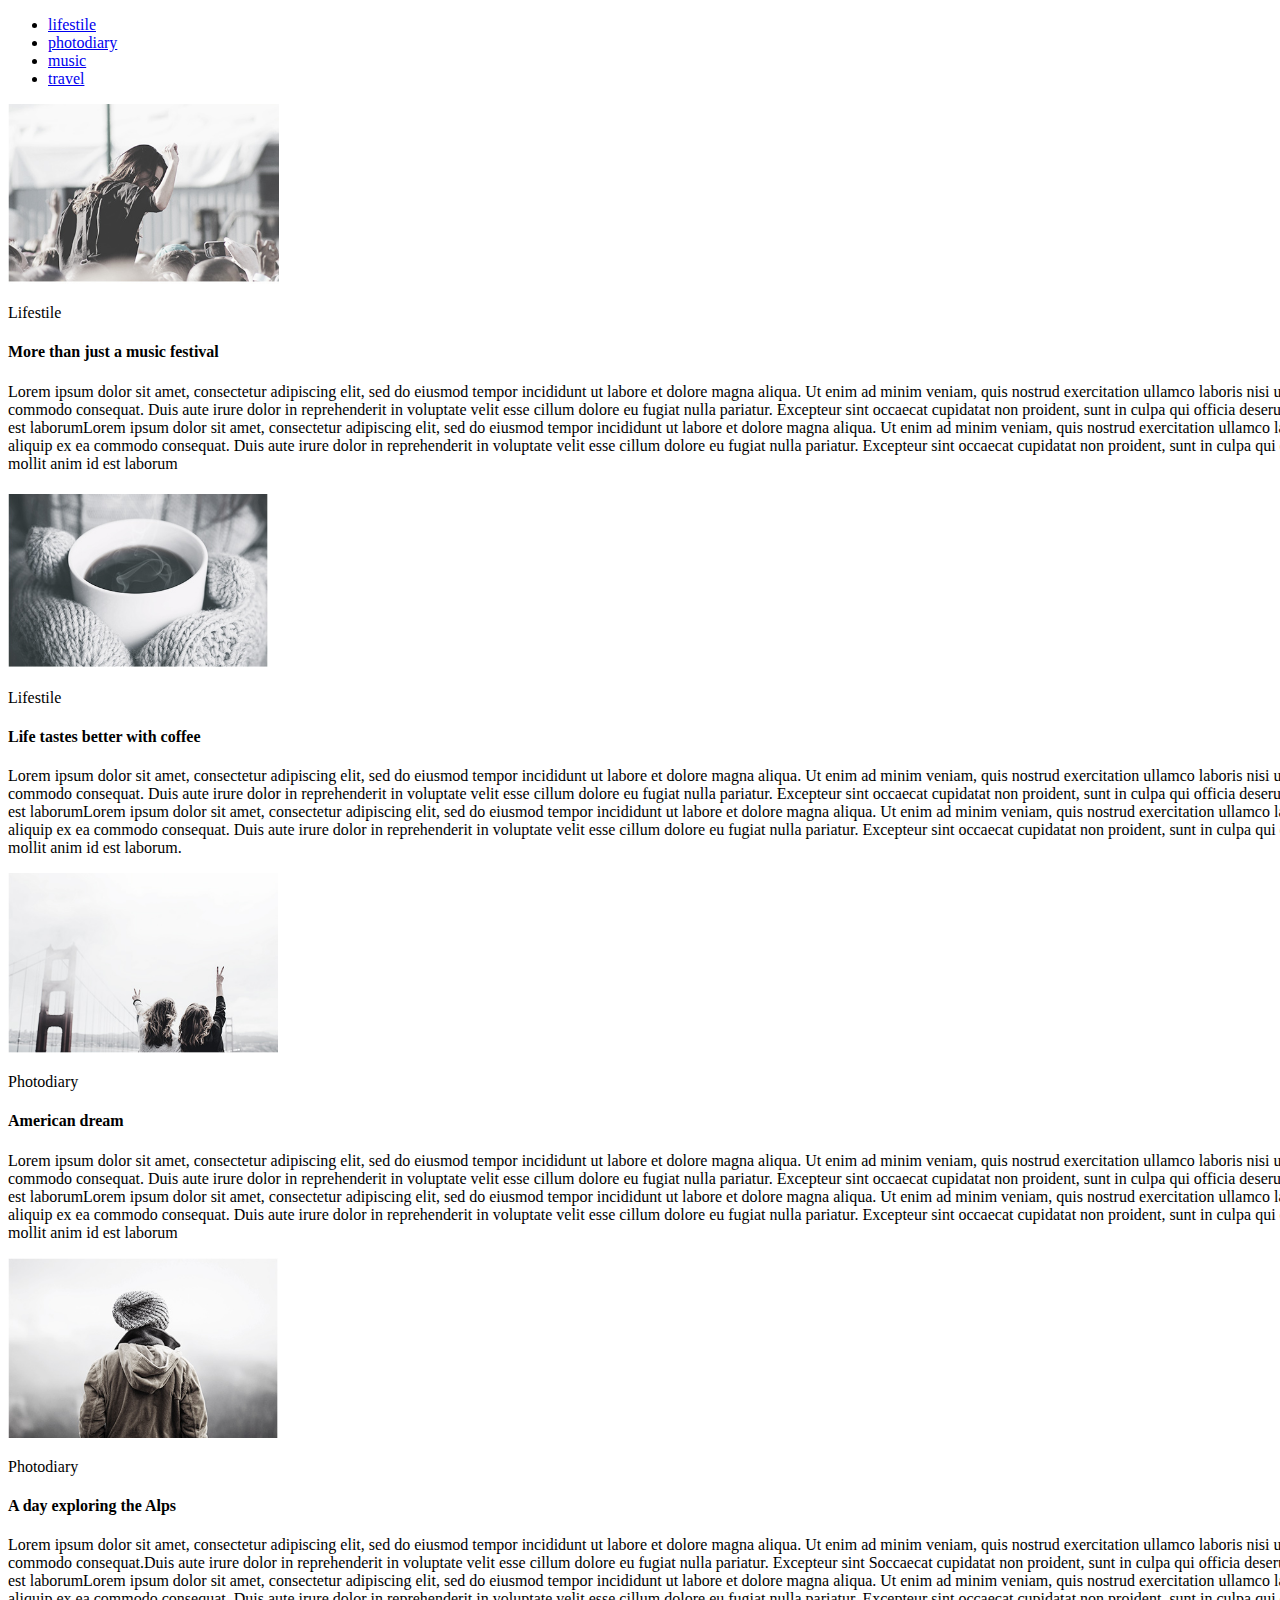
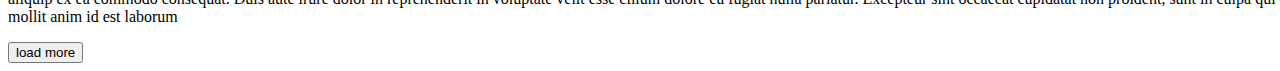
==== index.html @ 84de780f "add new file" ====
<!DOCTYPE html>
<html lang="en">
  <head>
    <meta charset="UTF-8" />
    <meta name="viewport" content="width=device-width, initial-scale=1.0" />
    <title>homework-01</title>
    <style>
      p {
        width: 1400px;
      }
    </style>
  </head>

  <body>
    <ul>
      <li>
        <a
          href="http://127.0.0.1:5500/Task_1.html"
          target="_blank"
          title="Модуль 1, задание 1"
          >lifestile</a
        >
      </li>
      <li>
        <a
          href="http://127.0.0.1:5500/Task_2.html"
          target="_blank"
          title="Модуль 1, задание 2"
          >photodiary</a
        >
      </li>
      <li>
        <a
          href="http://127.0.0.1:5500/Task_3.html"
          target="_blank"
          title="Модуль 1, задание 3"
          >music</a
        >
      </li>
      <li>
        <a
          href="http://127.0.0.1:5500/Task_4.html"
          target="_blank"
          title="Модуль 1, задание 4"
          >travel</a
        >
      </li>
    </ul>
    <div>
      <img src="img/1.jpg" height="180" alt="быть выше всех" />
      <title>быть выше всех</title>
      <p>Lifestile</p>
      <h4>More than just a music festival</h4>
      <p>
        Lorem ipsum dolor sit amet, consectetur adipiscing elit, sed do eiusmod
        tempor incididunt ut labore et dolore magna aliqua. Ut enim ad minim
        veniam, quis nostrud exercitation ullamco laboris nisi ut aliquip ex ea
        commodo consequat. Duis aute irure dolor in reprehenderit in voluptate
        velit esse cillum dolore eu fugiat nulla pariatur. Excepteur sint
        occaecat cupidatat non proident, sunt in culpa qui officia deserunt
        mollit anim id est laborumLorem ipsum dolor sit amet, consectetur
        adipiscing elit, sed do eiusmod tempor incididunt ut labore et dolore
        magna aliqua. Ut enim ad minim veniam, quis nostrud exercitation ullamco
        laboris nisi ut aliquip ex ea commodo consequat. Duis aute irure dolor
        in reprehenderit in voluptate velit esse cillum dolore eu fugiat nulla
        pariatur. Excepteur sint occaecat cupidatat non proident, sunt in culpa
        qui officia deserunt mollit anim id est laborum
      </p>
    </div>
    <img src="img/2.jpg" height="180" alt="чашечка горячего кофе" />
    <title>
      чашечка горячего кофе
    </title>
    <p>Lifestile</p>
    <h4>Life tastes better with coffee</h4>
    <div>
      <p>
        Lorem ipsum dolor sit amet, consectetur adipiscing elit, sed do eiusmod
        tempor incididunt ut labore et dolore magna aliqua. Ut enim ad minim
        veniam, quis nostrud exercitation ullamco laboris nisi ut aliquip ex ea
        commodo consequat. Duis aute irure dolor in reprehenderit in voluptate
        velit esse cillum dolore eu fugiat nulla pariatur. Excepteur sint
        occaecat cupidatat non proident, sunt in culpa qui officia deserunt
        mollit anim id est laborumLorem ipsum dolor sit amet, consectetur
        adipiscing elit, sed do eiusmod tempor incididunt ut labore et dolore
        magna aliqua. Ut enim ad minim veniam, quis nostrud exercitation ullamco
        laboris nisi ut aliquip ex ea commodo consequat. Duis aute irure dolor
        in reprehenderit in voluptate velit esse cillum dolore eu fugiat nulla
        pariatur. Excepteur sint occaecat cupidatat non proident, sunt in culpa
        qui officia deserunt mollit anim id est laborum.
      </p>
    </div>
    <img src="img/3.jpg" height="180" alt="девушки у моста" />
    <title>
      девушки у моста
    </title>
    <p>Photodiary</p>
    <h4>American dream</h4>
    <div>
      <p>
        Lorem ipsum dolor sit amet, consectetur adipiscing elit, sed do eiusmod
        tempor incididunt ut labore et dolore magna aliqua. Ut enim ad minim
        veniam, quis nostrud exercitation ullamco laboris nisi ut aliquip ex ea
        commodo consequat. Duis aute irure dolor in reprehenderit in voluptate
        velit esse cillum dolore eu fugiat nulla pariatur. Excepteur sint
        occaecat cupidatat non proident, sunt in culpa qui officia deserunt
        mollit anim id est laborumLorem ipsum dolor sit amet, consectetur
        adipiscing elit, sed do eiusmod tempor incididunt ut labore et dolore
        magna aliqua. Ut enim ad minim veniam, quis nostrud exercitation ullamco
        laboris nisi ut aliquip ex ea commodo consequat. Duis aute irure dolor
        in reprehenderit in voluptate velit esse cillum dolore eu fugiat nulla
        pariatur. Excepteur sint occaecat cupidatat non proident, sunt in culpa
        qui officia deserunt mollit anim id est laborum
      </p>
    </div>
    <div>
      <img src="img/4.jpg" height="180" alt="повернусь к вам спиной" />
      <title>
        повернусь к вам спиной
      </title>
      <p>Photodiary</p>
      <h4>A day exploring the Alps</h4>
      <p>
        Lorem ipsum dolor sit amet, consectetur adipiscing elit, sed do eiusmod
        tempor incididunt ut labore et dolore magna aliqua. Ut enim ad minim
        veniam, quis nostrud exercitation ullamco laboris nisi ut aliquip ex ea
        commodo consequat.Duis aute irure dolor in reprehenderit in voluptate
        velit esse cillum dolore eu fugiat nulla pariatur. Excepteur sint
        Soccaecat cupidatat non proident, sunt in culpa qui officia deserunt
        mollit anim id est laborumLorem ipsum dolor sit amet, consectetur
        adipiscing elit, sed do eiusmod tempor incididunt ut labore et dolore
        magna aliqua. Ut enim ad minim veniam, quis nostrud exercitation ullamco
        laboris nisi ut aliquip ex ea commodo consequat. Duis aute irure dolor
        in reprehenderit in voluptate velit esse cillum dolore eu fugiat nulla
        pariatur. Excepteur sint occaecat cupidatat non proident, sunt in culpa
        qui officia deserunt mollit anim id est laborum
      </p>
    </div>
    <input type="submit" value="load more" />
  </body>
</html>
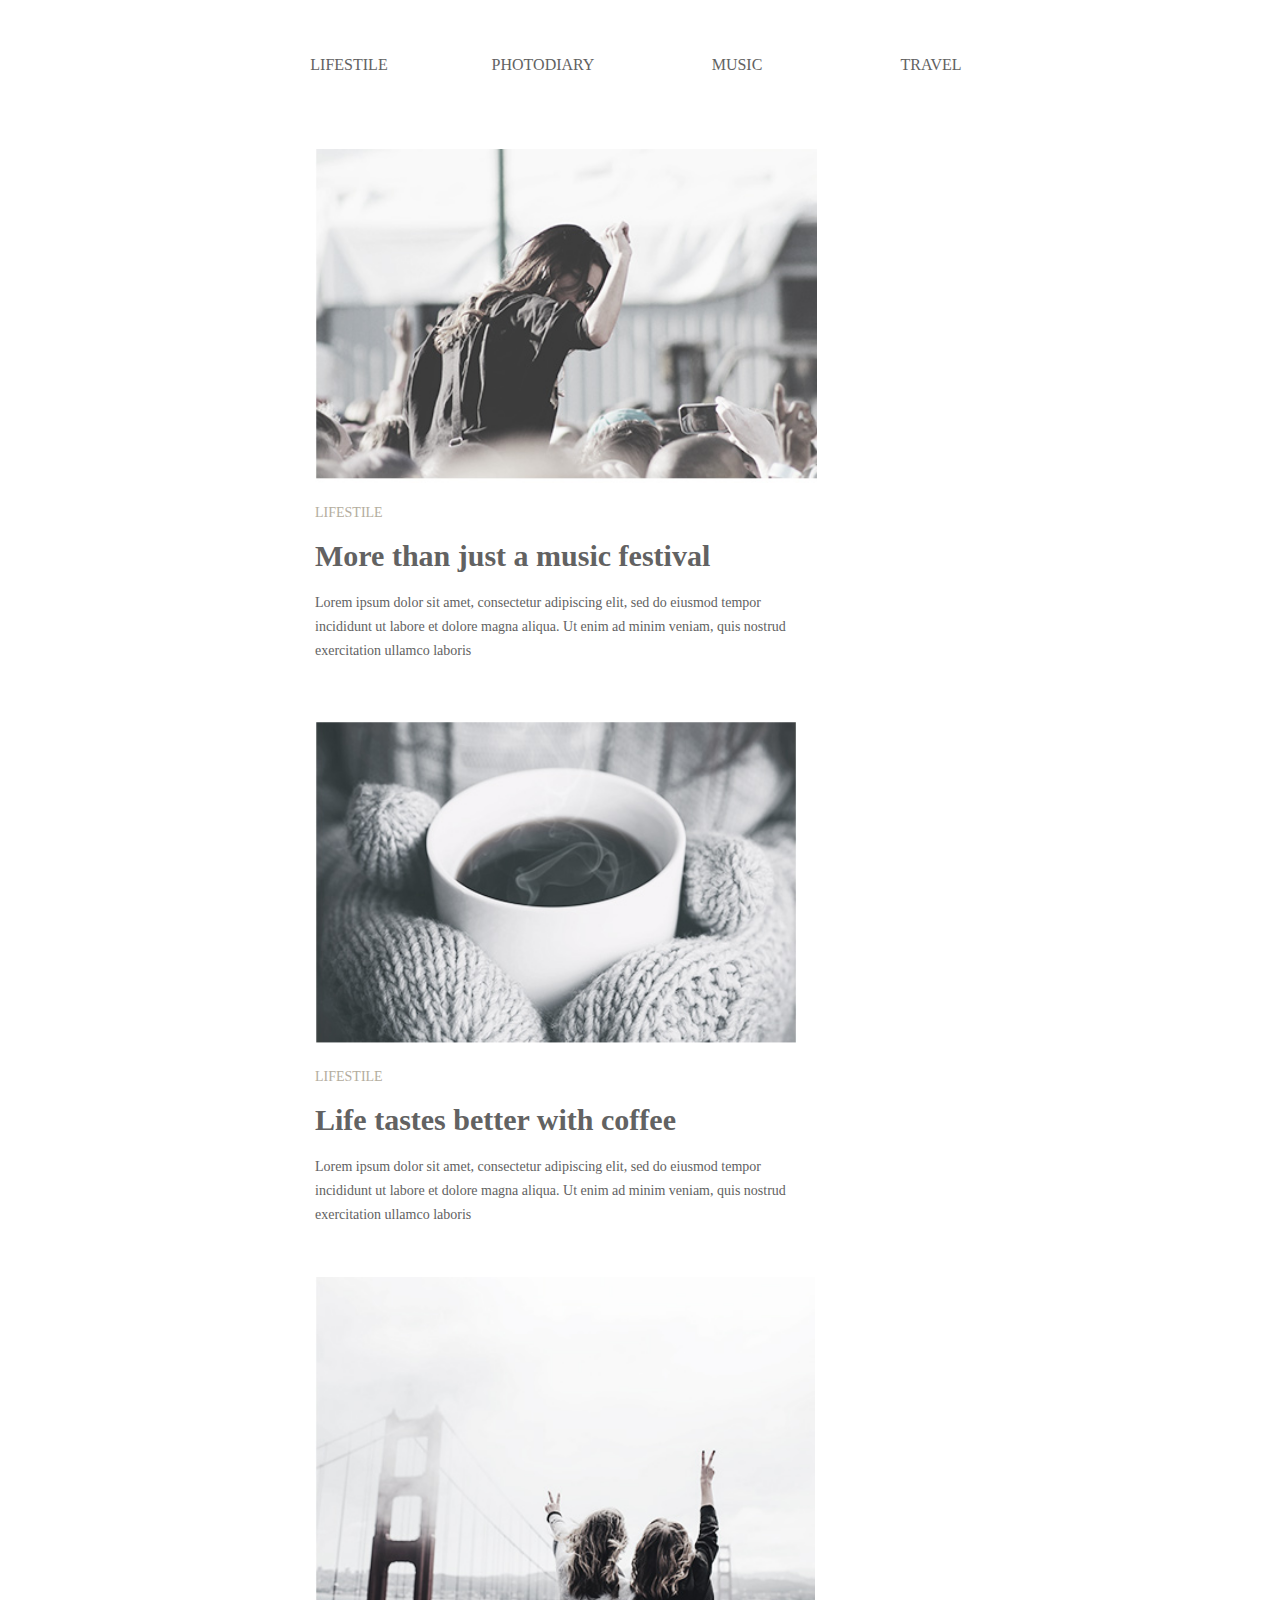
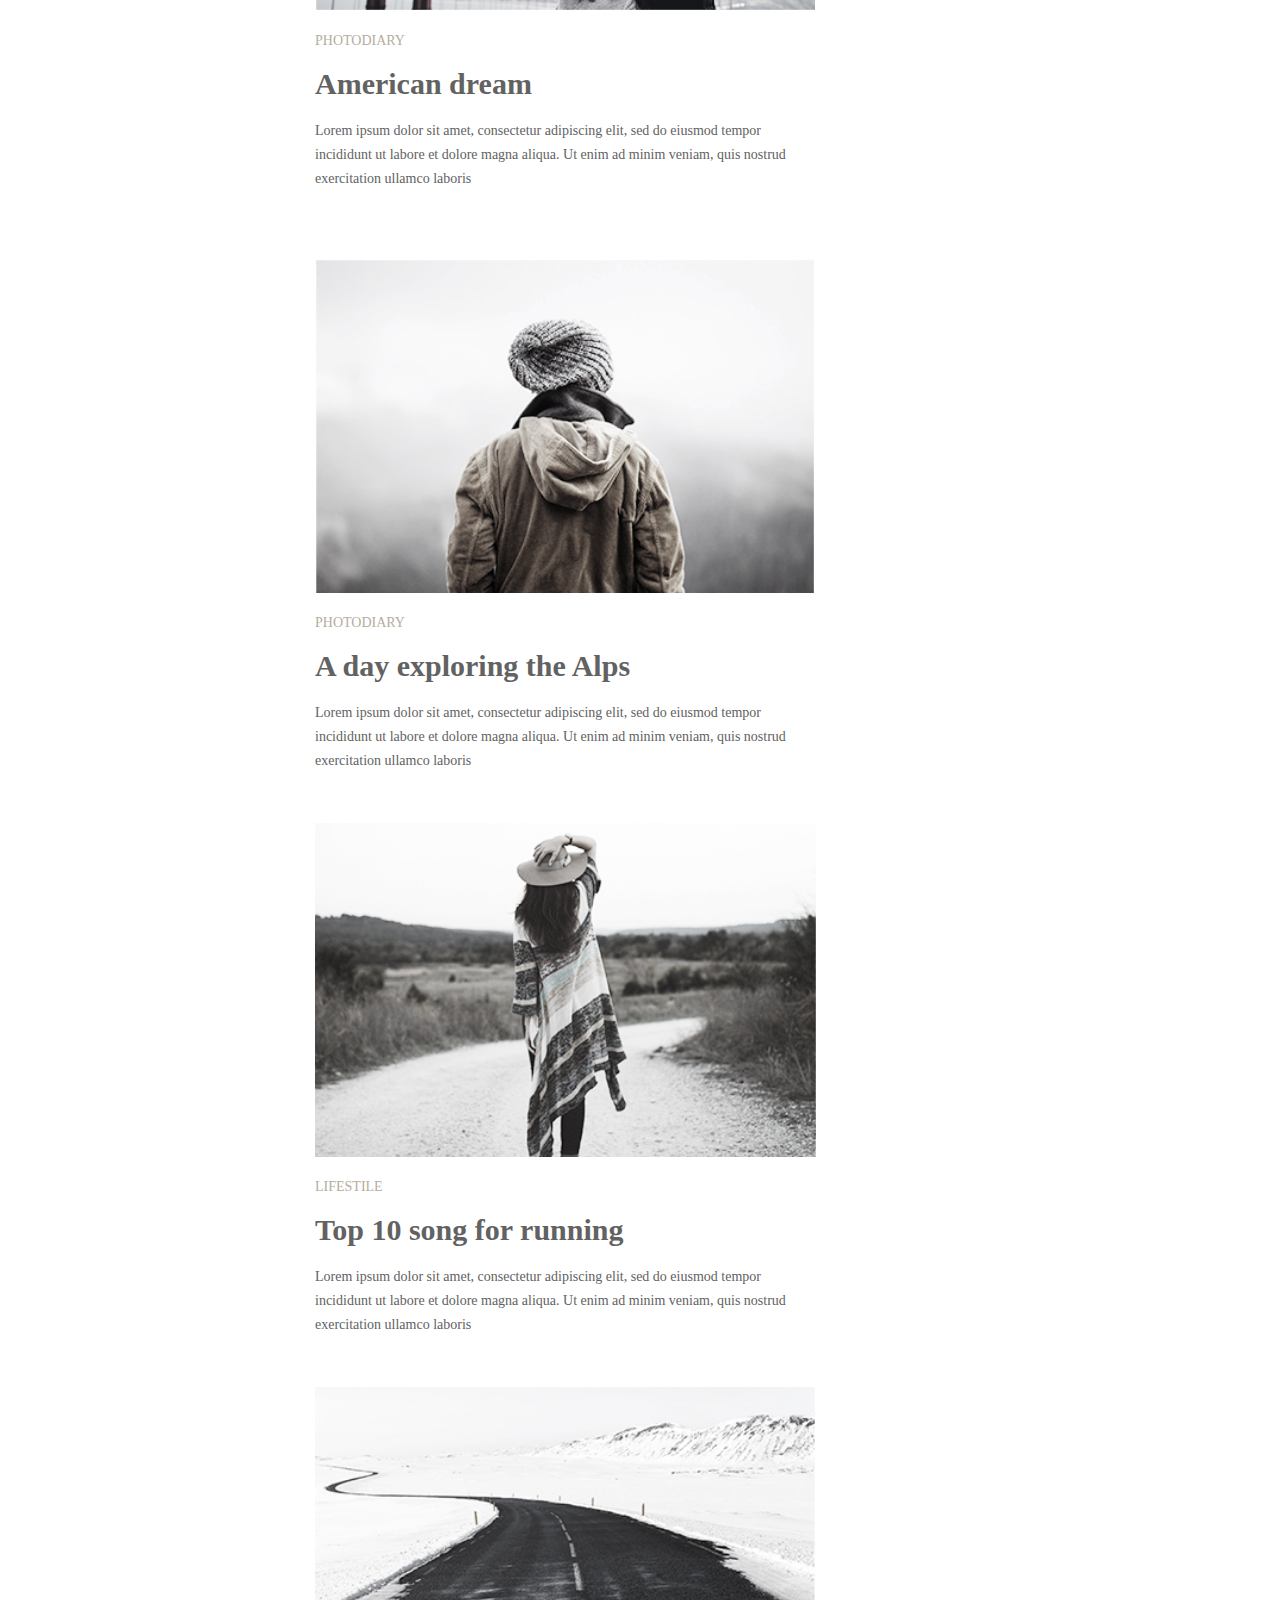
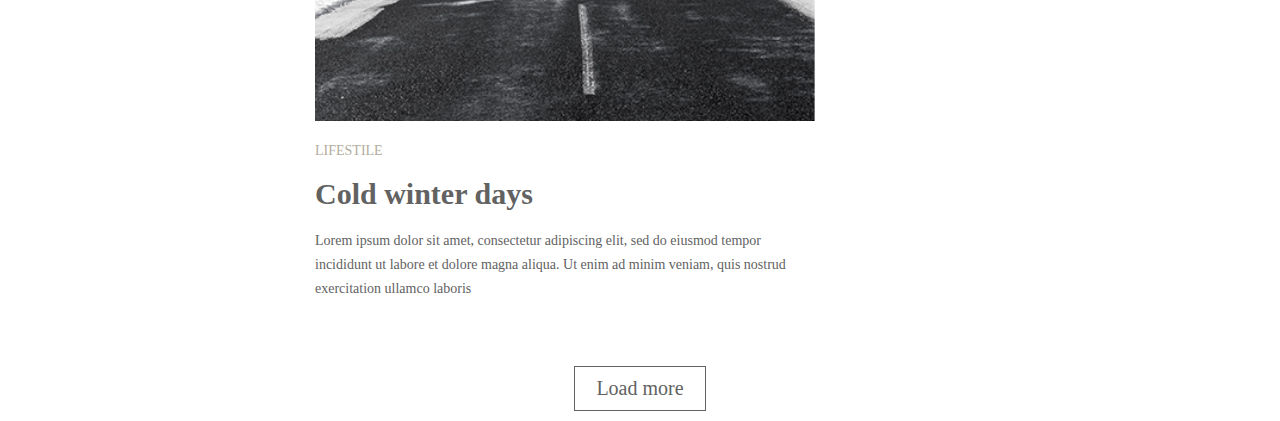
==== commit 4dce182f: "home3" ====
--- a/index.html
+++ b/index.html
@@ -4,138 +4,149 @@
     <meta charset="UTF-8" />
     <meta name="viewport" content="width=device-width, initial-scale=1.0" />
     <title>homework-01</title>
-    <style>
-      p {
-        width: 1400px;
-      }
-    </style>
+    <link rel="stylesheet" href="/css/stile.css" />
   </head>
 
   <body>
-    <ul>
-      <li>
-        <a
-          href="http://127.0.0.1:5500/Task_1.html"
-          target="_blank"
-          title="Модуль 1, задание 1"
-          >lifestile</a
-        >
-      </li>
-      <li>
-        <a
-          href="http://127.0.0.1:5500/Task_2.html"
-          target="_blank"
-          title="Модуль 1, задание 2"
-          >photodiary</a
-        >
-      </li>
-      <li>
-        <a
-          href="http://127.0.0.1:5500/Task_3.html"
-          target="_blank"
-          title="Модуль 1, задание 3"
-          >music</a
-        >
-      </li>
-      <li>
-        <a
-          href="http://127.0.0.1:5500/Task_4.html"
-          target="_blank"
-          title="Модуль 1, задание 4"
-          >travel</a
-        >
-      </li>
-    </ul>
-    <div>
-      <img src="img/1.jpg" height="180" alt="быть выше всех" />
-      <title>быть выше всех</title>
-      <p>Lifestile</p>
-      <h4>More than just a music festival</h4>
-      <p>
-        Lorem ipsum dolor sit amet, consectetur adipiscing elit, sed do eiusmod
-        tempor incididunt ut labore et dolore magna aliqua. Ut enim ad minim
-        veniam, quis nostrud exercitation ullamco laboris nisi ut aliquip ex ea
-        commodo consequat. Duis aute irure dolor in reprehenderit in voluptate
-        velit esse cillum dolore eu fugiat nulla pariatur. Excepteur sint
-        occaecat cupidatat non proident, sunt in culpa qui officia deserunt
-        mollit anim id est laborumLorem ipsum dolor sit amet, consectetur
-        adipiscing elit, sed do eiusmod tempor incididunt ut labore et dolore
-        magna aliqua. Ut enim ad minim veniam, quis nostrud exercitation ullamco
-        laboris nisi ut aliquip ex ea commodo consequat. Duis aute irure dolor
-        in reprehenderit in voluptate velit esse cillum dolore eu fugiat nulla
-        pariatur. Excepteur sint occaecat cupidatat non proident, sunt in culpa
-        qui officia deserunt mollit anim id est laborum
-      </p>
-    </div>
-    <img src="img/2.jpg" height="180" alt="чашечка горячего кофе" />
-    <title>
-      чашечка горячего кофе
-    </title>
-    <p>Lifestile</p>
-    <h4>Life tastes better with coffee</h4>
-    <div>
-      <p>
-        Lorem ipsum dolor sit amet, consectetur adipiscing elit, sed do eiusmod
-        tempor incididunt ut labore et dolore magna aliqua. Ut enim ad minim
-        veniam, quis nostrud exercitation ullamco laboris nisi ut aliquip ex ea
-        commodo consequat. Duis aute irure dolor in reprehenderit in voluptate
-        velit esse cillum dolore eu fugiat nulla pariatur. Excepteur sint
-        occaecat cupidatat non proident, sunt in culpa qui officia deserunt
-        mollit anim id est laborumLorem ipsum dolor sit amet, consectetur
-        adipiscing elit, sed do eiusmod tempor incididunt ut labore et dolore
-        magna aliqua. Ut enim ad minim veniam, quis nostrud exercitation ullamco
-        laboris nisi ut aliquip ex ea commodo consequat. Duis aute irure dolor
-        in reprehenderit in voluptate velit esse cillum dolore eu fugiat nulla
-        pariatur. Excepteur sint occaecat cupidatat non proident, sunt in culpa
-        qui officia deserunt mollit anim id est laborum.
-      </p>
-    </div>
-    <img src="img/3.jpg" height="180" alt="девушки у моста" />
-    <title>
-      девушки у моста
-    </title>
-    <p>Photodiary</p>
-    <h4>American dream</h4>
-    <div>
-      <p>
-        Lorem ipsum dolor sit amet, consectetur adipiscing elit, sed do eiusmod
-        tempor incididunt ut labore et dolore magna aliqua. Ut enim ad minim
-        veniam, quis nostrud exercitation ullamco laboris nisi ut aliquip ex ea
-        commodo consequat. Duis aute irure dolor in reprehenderit in voluptate
-        velit esse cillum dolore eu fugiat nulla pariatur. Excepteur sint
-        occaecat cupidatat non proident, sunt in culpa qui officia deserunt
-        mollit anim id est laborumLorem ipsum dolor sit amet, consectetur
-        adipiscing elit, sed do eiusmod tempor incididunt ut labore et dolore
-        magna aliqua. Ut enim ad minim veniam, quis nostrud exercitation ullamco
-        laboris nisi ut aliquip ex ea commodo consequat. Duis aute irure dolor
-        in reprehenderit in voluptate velit esse cillum dolore eu fugiat nulla
-        pariatur. Excepteur sint occaecat cupidatat non proident, sunt in culpa
-        qui officia deserunt mollit anim id est laborum
-      </p>
-    </div>
-    <div>
-      <img src="img/4.jpg" height="180" alt="повернусь к вам спиной" />
-      <title>
-        повернусь к вам спиной
-      </title>
-      <p>Photodiary</p>
-      <h4>A day exploring the Alps</h4>
-      <p>
-        Lorem ipsum dolor sit amet, consectetur adipiscing elit, sed do eiusmod
-        tempor incididunt ut labore et dolore magna aliqua. Ut enim ad minim
-        veniam, quis nostrud exercitation ullamco laboris nisi ut aliquip ex ea
-        commodo consequat.Duis aute irure dolor in reprehenderit in voluptate
-        velit esse cillum dolore eu fugiat nulla pariatur. Excepteur sint
-        Soccaecat cupidatat non proident, sunt in culpa qui officia deserunt
-        mollit anim id est laborumLorem ipsum dolor sit amet, consectetur
-        adipiscing elit, sed do eiusmod tempor incididunt ut labore et dolore
-        magna aliqua. Ut enim ad minim veniam, quis nostrud exercitation ullamco
-        laboris nisi ut aliquip ex ea commodo consequat. Duis aute irure dolor
-        in reprehenderit in voluptate velit esse cillum dolore eu fugiat nulla
-        pariatur. Excepteur sint occaecat cupidatat non proident, sunt in culpa
-        qui officia deserunt mollit anim id est laborum
-      </p>
-    </div>
-    <input type="submit" value="load more" />
+    <br />
+    <br />
+    <header>
+      <center>
+        <div class="ssilki">
+          <a href="#">LIFESTILE</a>
+        </div>
+        <div class="ssilki">
+          <a href="#">PHOTODIARY</a>
+        </div>
+        <div class="ssilki">
+          <a href="#">
+            MUSIC
+          </a>
+        </div>
+        <div class="ssilki">
+          <a href="#">TRAVEL</a>
+        </div>
+      </center>
+    </header>
+
+    <main>
+      <section>
+        <div>
+          <img src="img/1.jpg" height="334" alt="быть выше всех" />
+          <br />
+          <title>быть выше всех</title>
+          <br />
+          <p class="Lifestyle">LIFESTILE</p>
+          <br />
+          <h4>
+            More than just a music festival
+          </h4>
+          <br />
+          <p class="Lorem_ipsum_dolor_sit_amet__consectetur_adipisi">
+            Lorem ipsum dolor sit amet, consectetur adipiscing elit, sed do
+            eiusmod tempor incididunt ut labore et dolore magna aliqua. Ut enim
+            ad minim veniam, quis nostrud exercitation ullamco laboris
+          </p>
+        </div>
+        <div>
+          <img src="img/2.jpg" height="334" alt="чашечка горячего кофе" />
+          <br /><title>
+            чашечка горячего кофе
+          </title>
+          <br />
+          <p class="Lifestyle">LIFESTILE</p>
+          <br />
+          <h4>Life tastes better with coffee</h4>
+          <br />
+          <p class="Lorem_ipsum_dolor_sit_amet__consectetur_adipisi">
+            Lorem ipsum dolor sit amet, consectetur adipiscing elit, sed do
+            eiusmod tempor incididunt ut labore et dolore magna aliqua. Ut enim
+            ad minim veniam, quis nostrud exercitation ullamco laboris
+          </p>
+        </div>
+      </section>
+      <section>
+        <div>
+          <img src="img/3.jpg" height="334" alt="девушки у моста" />
+          <br /><title>
+            девушки у моста
+          </title>
+          <br />
+          <p class="Lifestyle">PHOTODIARY</p>
+
+          <br />
+          <h4>American dream</h4>
+          <br />
+          <p class="Lorem_ipsum_dolor_sit_amet__consectetur_adipisi">
+            Lorem ipsum dolor sit amet, consectetur adipiscing elit, sed do
+            eiusmod tempor incididunt ut labore et dolore magna aliqua. Ut enim
+            ad minim veniam, quis nostrud exercitation ullamco laboris
+          </p>
+        </div>
+        <div>
+          <br /><img
+            src="img/4.jpg"
+            height="334"
+            alt="повернусь к вам спиной"
+          /><br />
+          <title>
+            повернусь к вам спиной</title
+          ><br />
+          <p class="Lifestyle">PHOTODIARY</p>
+          <br />
+          <h4>A day exploring the Alps</h4>
+          <br />
+          <p class="Lorem_ipsum_dolor_sit_amet__consectetur_adipisi">
+            Lorem ipsum dolor sit amet, consectetur adipiscing elit, sed do
+            eiusmod tempor incididunt ut labore et dolore magna aliqua. Ut enim
+            ad minim veniam, quis nostrud exercitation ullamco laboris
+          </p>
+        </div>
+      </section>
+      <section>
+        <div>
+          <img src="img/7.jpg" height="334" alt="девушки у моста" />
+          <title>девушка в шляпке</title><br />
+          <br />
+          <p class="Lifestyle">LIFESTILE</p>
+          <br />
+          <h4>Top 10 song for running</h4>
+          <br />
+          <p class="Lorem_ipsum_dolor_sit_amet__consectetur_adipisi">
+            Lorem ipsum dolor sit amet, consectetur adipiscing elit, sed do
+            eiusmod tempor incididunt ut labore et dolore magna aliqua. Ut enim
+            ad minim veniam, quis nostrud exercitation ullamco laboris
+          </p>
+        </div>
+        <div>
+          <img
+            src="img/8.jpg"
+            height="334"
+            alt="повернусь к вам спиной"
+          /><br />
+          <title>
+            извилистая дорога
+          </title>
+          <br />
+          <p class="Lifestyle">LIFESTILE</p>
+          <br />
+          <h4>Cold winter days</h4>
+          <br />
+          <p class="Lorem_ipsum_dolor_sit_amet__consectetur_adipisi">
+            Lorem ipsum dolor sit amet, consectetur adipiscing elit, sed do
+            eiusmod tempor incididunt ut labore et dolore magna aliqua. Ut enim
+            ad minim veniam, quis nostrud exercitation ullamco laboris
+          </p>
+        </div>
+      </section>
+    </main>
+
+    <footer>
+      <center>
+        <div class="box">
+          <a href="http://127.0.0.1:5500/" target="_blank">Load more</a>
+        </div>
+      </center>
+    </footer>
   </body>
 </html>
--- a/css/stile.css
+++ b/css/stile.css
@@ -0,0 +1,69 @@
+* {
+  margin: 0;
+  padding: 0;
+  font-size: 100%;
+}
+div {
+  display: inline-block;
+  padding: 15px;
+  width: 500px;
+  margin: 10px;
+     }
+
+.box {
+  font-size: 20px;
+  font-family: "Playfair Display";
+  color: rgb(98, 98, 98);
+  border-width: 1px;
+  width: 110px;
+    border-style: solid;
+ text-decoration: none;
+ padding: 10px;
+}
+
+}
+.ssilki blue {
+  font-size: 14px;
+  font-family: "Playfair Display";
+  color: rgb(98, 98, 98);
+}
+
+.ssilki {
+  width: 150px;
+  font-family: "Playfair Display";
+   padding: 10px;
+}
+
+a {
+  display: inline-block; 
+  text-decoration: none; 
+  color: rgb(98, 98, 98);
+}
+a:hover {
+   color: blue; 
+}
+
+h4 {
+  font-size: 30px;
+  font-family: "Playfair Display";
+  color: rgb(98, 98, 98);
+  
+}
+.Lorem_ipsum_dolor_sit_amet__consectetur_adipisi {
+  font-size: 14px;
+  font-family: "Playfair Display-Regular";
+  color: rgb(98, 98, 98);
+  line-height: 1.714;
+  text-align: left;
+}
+.Lifestyle {
+  font-size: 14px;
+  font-family: "Ubuntu";
+  color: rgb(180, 173, 158);
+  text-transform: uppercase;
+   }
+main {
+ padding:  30px 290px;
+ 
+}
+ 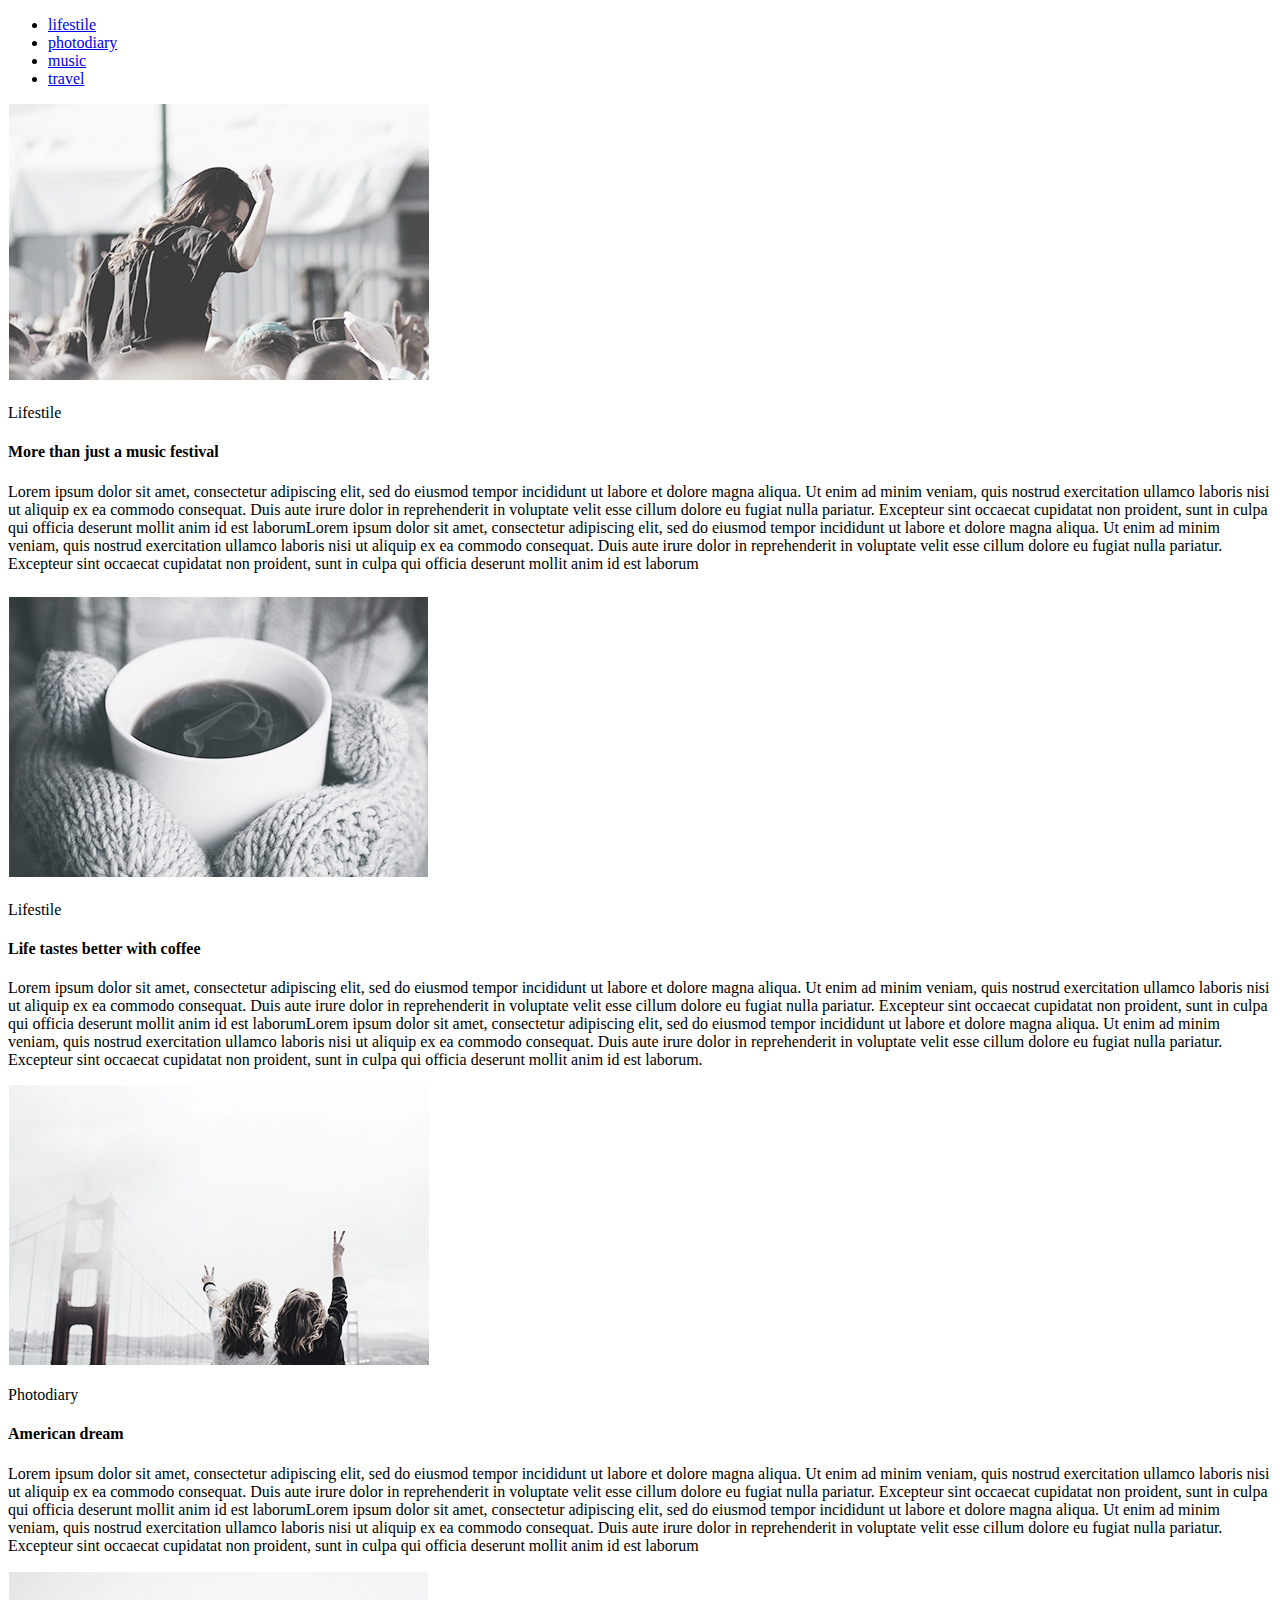
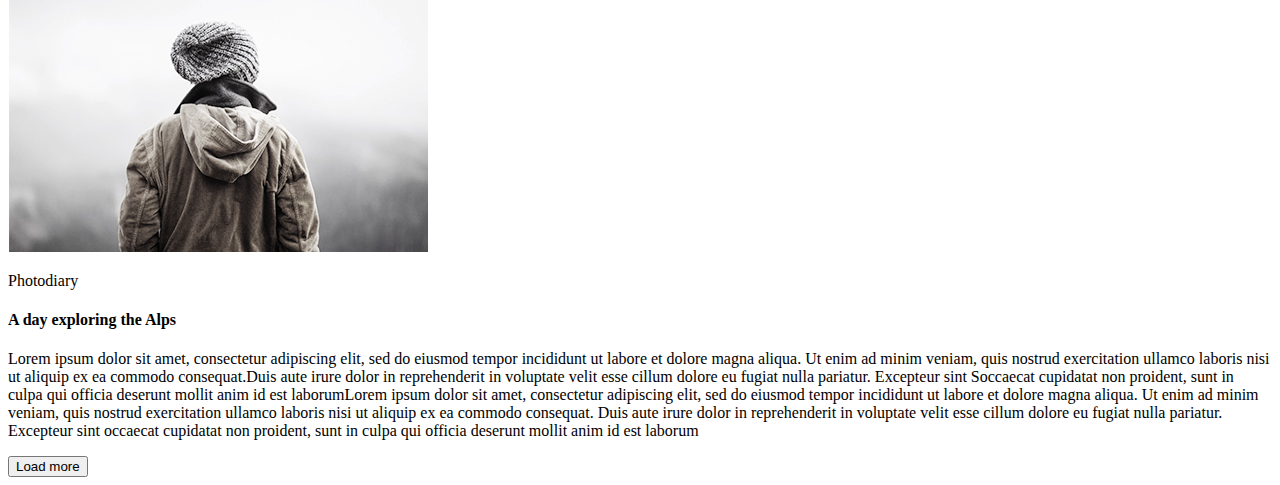
==== commit 9cb3b7ac: "h2" ====
--- a/index.html
+++ b/index.html
@@ -1,152 +1,125 @@
 <!DOCTYPE html>
-<html lang="en">
+<html lang="zxx">
   <head>
     <meta charset="UTF-8" />
     <meta name="viewport" content="width=device-width, initial-scale=1.0" />
     <title>homework-01</title>
-    <link rel="stylesheet" href="/css/stile.css" />
   </head>
-
   <body>
-    <br />
-    <br />
-    <header>
-      <center>
-        <div class="ssilki">
-          <a href="#">LIFESTILE</a>
-        </div>
-        <div class="ssilki">
-          <a href="#">PHOTODIARY</a>
-        </div>
-        <div class="ssilki">
-          <a href="#">
-            MUSIC
-          </a>
-        </div>
-        <div class="ssilki">
-          <a href="#">TRAVEL</a>
-        </div>
-      </center>
-    </header>
-
-    <main>
-      <section>
-        <div>
-          <img src="img/1.jpg" height="334" alt="быть выше всех" />
-          <br />
-          <title>быть выше всех</title>
-          <br />
-          <p class="Lifestyle">LIFESTILE</p>
-          <br />
-          <h4>
-            More than just a music festival
-          </h4>
-          <br />
-          <p class="Lorem_ipsum_dolor_sit_amet__consectetur_adipisi">
-            Lorem ipsum dolor sit amet, consectetur adipiscing elit, sed do
-            eiusmod tempor incididunt ut labore et dolore magna aliqua. Ut enim
-            ad minim veniam, quis nostrud exercitation ullamco laboris
-          </p>
-        </div>
-        <div>
-          <img src="img/2.jpg" height="334" alt="чашечка горячего кофе" />
-          <br /><title>
-            чашечка горячего кофе
-          </title>
-          <br />
-          <p class="Lifestyle">LIFESTILE</p>
-          <br />
-          <h4>Life tastes better with coffee</h4>
-          <br />
-          <p class="Lorem_ipsum_dolor_sit_amet__consectetur_adipisi">
-            Lorem ipsum dolor sit amet, consectetur adipiscing elit, sed do
-            eiusmod tempor incididunt ut labore et dolore magna aliqua. Ut enim
-            ad minim veniam, quis nostrud exercitation ullamco laboris
-          </p>
-        </div>
-      </section>
-      <section>
-        <div>
-          <img src="img/3.jpg" height="334" alt="девушки у моста" />
-          <br /><title>
-            девушки у моста
-          </title>
-          <br />
-          <p class="Lifestyle">PHOTODIARY</p>
-
-          <br />
-          <h4>American dream</h4>
-          <br />
-          <p class="Lorem_ipsum_dolor_sit_amet__consectetur_adipisi">
-            Lorem ipsum dolor sit amet, consectetur adipiscing elit, sed do
-            eiusmod tempor incididunt ut labore et dolore magna aliqua. Ut enim
-            ad minim veniam, quis nostrud exercitation ullamco laboris
-          </p>
-        </div>
-        <div>
-          <br /><img
-            src="img/4.jpg"
-            height="334"
-            alt="повернусь к вам спиной"
-          /><br />
-          <title>
-            повернусь к вам спиной</title
-          ><br />
-          <p class="Lifestyle">PHOTODIARY</p>
-          <br />
-          <h4>A day exploring the Alps</h4>
-          <br />
-          <p class="Lorem_ipsum_dolor_sit_amet__consectetur_adipisi">
-            Lorem ipsum dolor sit amet, consectetur adipiscing elit, sed do
-            eiusmod tempor incididunt ut labore et dolore magna aliqua. Ut enim
-            ad minim veniam, quis nostrud exercitation ullamco laboris
-          </p>
-        </div>
-      </section>
-      <section>
-        <div>
-          <img src="img/7.jpg" height="334" alt="девушки у моста" />
-          <title>девушка в шляпке</title><br />
-          <br />
-          <p class="Lifestyle">LIFESTILE</p>
-          <br />
-          <h4>Top 10 song for running</h4>
-          <br />
-          <p class="Lorem_ipsum_dolor_sit_amet__consectetur_adipisi">
-            Lorem ipsum dolor sit amet, consectetur adipiscing elit, sed do
-            eiusmod tempor incididunt ut labore et dolore magna aliqua. Ut enim
-            ad minim veniam, quis nostrud exercitation ullamco laboris
-          </p>
-        </div>
-        <div>
-          <img
-            src="img/8.jpg"
-            height="334"
-            alt="повернусь к вам спиной"
-          /><br />
-          <title>
-            извилистая дорога
-          </title>
-          <br />
-          <p class="Lifestyle">LIFESTILE</p>
-          <br />
-          <h4>Cold winter days</h4>
-          <br />
-          <p class="Lorem_ipsum_dolor_sit_amet__consectetur_adipisi">
-            Lorem ipsum dolor sit amet, consectetur adipiscing elit, sed do
-            eiusmod tempor incididunt ut labore et dolore magna aliqua. Ut enim
-            ad minim veniam, quis nostrud exercitation ullamco laboris
-          </p>
-        </div>
-      </section>
-    </main>
-
-    <footer>
-      <center>
-        <div class="box">
-          <a href="http://127.0.0.1:5500/" target="_blank">Load more</a>
-        </div>
-      </center>
-    </footer>
+    <ul>
+      <li>
+        <a
+          href="http://127.0.0.1:5500/module_01/Task_1.html"
+          target="_blank"
+          title="Модуль 1, задание 1"
+          >lifestile</a
+        >
+      </li>
+      <li>
+        <a
+          href="http://127.0.0.1:5500/module_01/Task_2.html"
+          target="_blank"
+          title="Модуль 1, задание 2"
+          >photodiary</a
+        >
+      </li>
+      <li>
+        <a
+          href="http://127.0.0.1:5500/module_01/Task_3.html"
+          target="_blank"
+          title="Модуль 1, задание 3"
+          >music</a
+        >
+      </li>
+      <li>
+        <a
+          href="http://127.0.0.1:5500/module_01/Task_4.html"
+          target="_blank"
+          title="Модуль 1, задание 4"
+          >travel</a
+        >
+      </li>
+    </ul>
+    <div>
+      <img src="1.jpg" alt="быть выше всех" />
+      <p>Lifestile</p>
+      <h4>More than just a music festival</h4>
+      <p>
+        Lorem ipsum dolor sit amet, consectetur adipiscing elit, sed do eiusmod
+        tempor incididunt ut labore et dolore magna aliqua. Ut enim ad minim
+        veniam, quis nostrud exercitation ullamco laboris nisi ut aliquip ex ea
+        commodo consequat. Duis aute irure dolor in reprehenderit in voluptate
+        velit esse cillum dolore eu fugiat nulla pariatur. Excepteur sint
+        occaecat cupidatat non proident, sunt in culpa qui officia deserunt
+        mollit anim id est laborumLorem ipsum dolor sit amet, consectetur
+        adipiscing elit, sed do eiusmod tempor incididunt ut labore et dolore
+        magna aliqua. Ut enim ad minim veniam, quis nostrud exercitation ullamco
+        laboris nisi ut aliquip ex ea commodo consequat. Duis aute irure dolor
+        in reprehenderit in voluptate velit esse cillum dolore eu fugiat nulla
+        pariatur. Excepteur sint occaecat cupidatat non proident, sunt in culpa
+        qui officia deserunt mollit anim id est laborum
+      </p>
+    </div>
+    <img src="2.jpg" alt="чашечка горячего кофе" />
+    <p>Lifestile</p>
+    <h4>Life tastes better with coffee</h4>
+    <div>
+      <p>
+        Lorem ipsum dolor sit amet, consectetur adipiscing elit, sed do eiusmod
+        tempor incididunt ut labore et dolore magna aliqua. Ut enim ad minim
+        veniam, quis nostrud exercitation ullamco laboris nisi ut aliquip ex ea
+        commodo consequat. Duis aute irure dolor in reprehenderit in voluptate
+        velit esse cillum dolore eu fugiat nulla pariatur. Excepteur sint
+        occaecat cupidatat non proident, sunt in culpa qui officia deserunt
+        mollit anim id est laborumLorem ipsum dolor sit amet, consectetur
+        adipiscing elit, sed do eiusmod tempor incididunt ut labore et dolore
+        magna aliqua. Ut enim ad minim veniam, quis nostrud exercitation ullamco
+        laboris nisi ut aliquip ex ea commodo consequat. Duis aute irure dolor
+        in reprehenderit in voluptate velit esse cillum dolore eu fugiat nulla
+        pariatur. Excepteur sint occaecat cupidatat non proident, sunt in culpa
+        qui officia deserunt mollit anim id est laborum.
+      </p>
+    </div>
+    <img src="3.jpg" alt="девушки у моста" />
+    <p>Photodiary</p>
+    <h4>American dream</h4>
+    <div>
+      <p>
+        Lorem ipsum dolor sit amet, consectetur adipiscing elit, sed do eiusmod
+        tempor incididunt ut labore et dolore magna aliqua. Ut enim ad minim
+        veniam, quis nostrud exercitation ullamco laboris nisi ut aliquip ex ea
+        commodo consequat. Duis aute irure dolor in reprehenderit in voluptate
+        velit esse cillum dolore eu fugiat nulla pariatur. Excepteur sint
+        occaecat cupidatat non proident, sunt in culpa qui officia deserunt
+        mollit anim id est laborumLorem ipsum dolor sit amet, consectetur
+        adipiscing elit, sed do eiusmod tempor incididunt ut labore et dolore
+        magna aliqua. Ut enim ad minim veniam, quis nostrud exercitation ullamco
+        laboris nisi ut aliquip ex ea commodo consequat. Duis aute irure dolor
+        in reprehenderit in voluptate velit esse cillum dolore eu fugiat nulla
+        pariatur. Excepteur sint occaecat cupidatat non proident, sunt in culpa
+        qui officia deserunt mollit anim id est laborum
+      </p>
+    </div>
+    <div>
+      <img src="4.jpg" alt="повернусь к вам спиной" />
+      <p>Photodiary</p>
+      <h4>A day exploring the Alps</h4>
+      <p>
+        Lorem ipsum dolor sit amet, consectetur adipiscing elit, sed do eiusmod
+        tempor incididunt ut labore et dolore magna aliqua. Ut enim ad minim
+        veniam, quis nostrud exercitation ullamco laboris nisi ut aliquip ex ea
+        commodo consequat.Duis aute irure dolor in reprehenderit in voluptate
+        velit esse cillum dolore eu fugiat nulla pariatur. Excepteur sint
+        Soccaecat cupidatat non proident, sunt in culpa qui officia deserunt
+        mollit anim id est laborumLorem ipsum dolor sit amet, consectetur
+        adipiscing elit, sed do eiusmod tempor incididunt ut labore et dolore
+        magna aliqua. Ut enim ad minim veniam, quis nostrud exercitation ullamco
+        laboris nisi ut aliquip ex ea commodo consequat. Duis aute irure dolor
+        in reprehenderit in voluptate velit esse cillum dolore eu fugiat nulla
+        pariatur. Excepteur sint occaecat cupidatat non proident, sunt in culpa
+        qui officia deserunt mollit anim id est laborum
+      </p>
+    </div>
+    <button>Load more</button>
   </body>
 </html>
